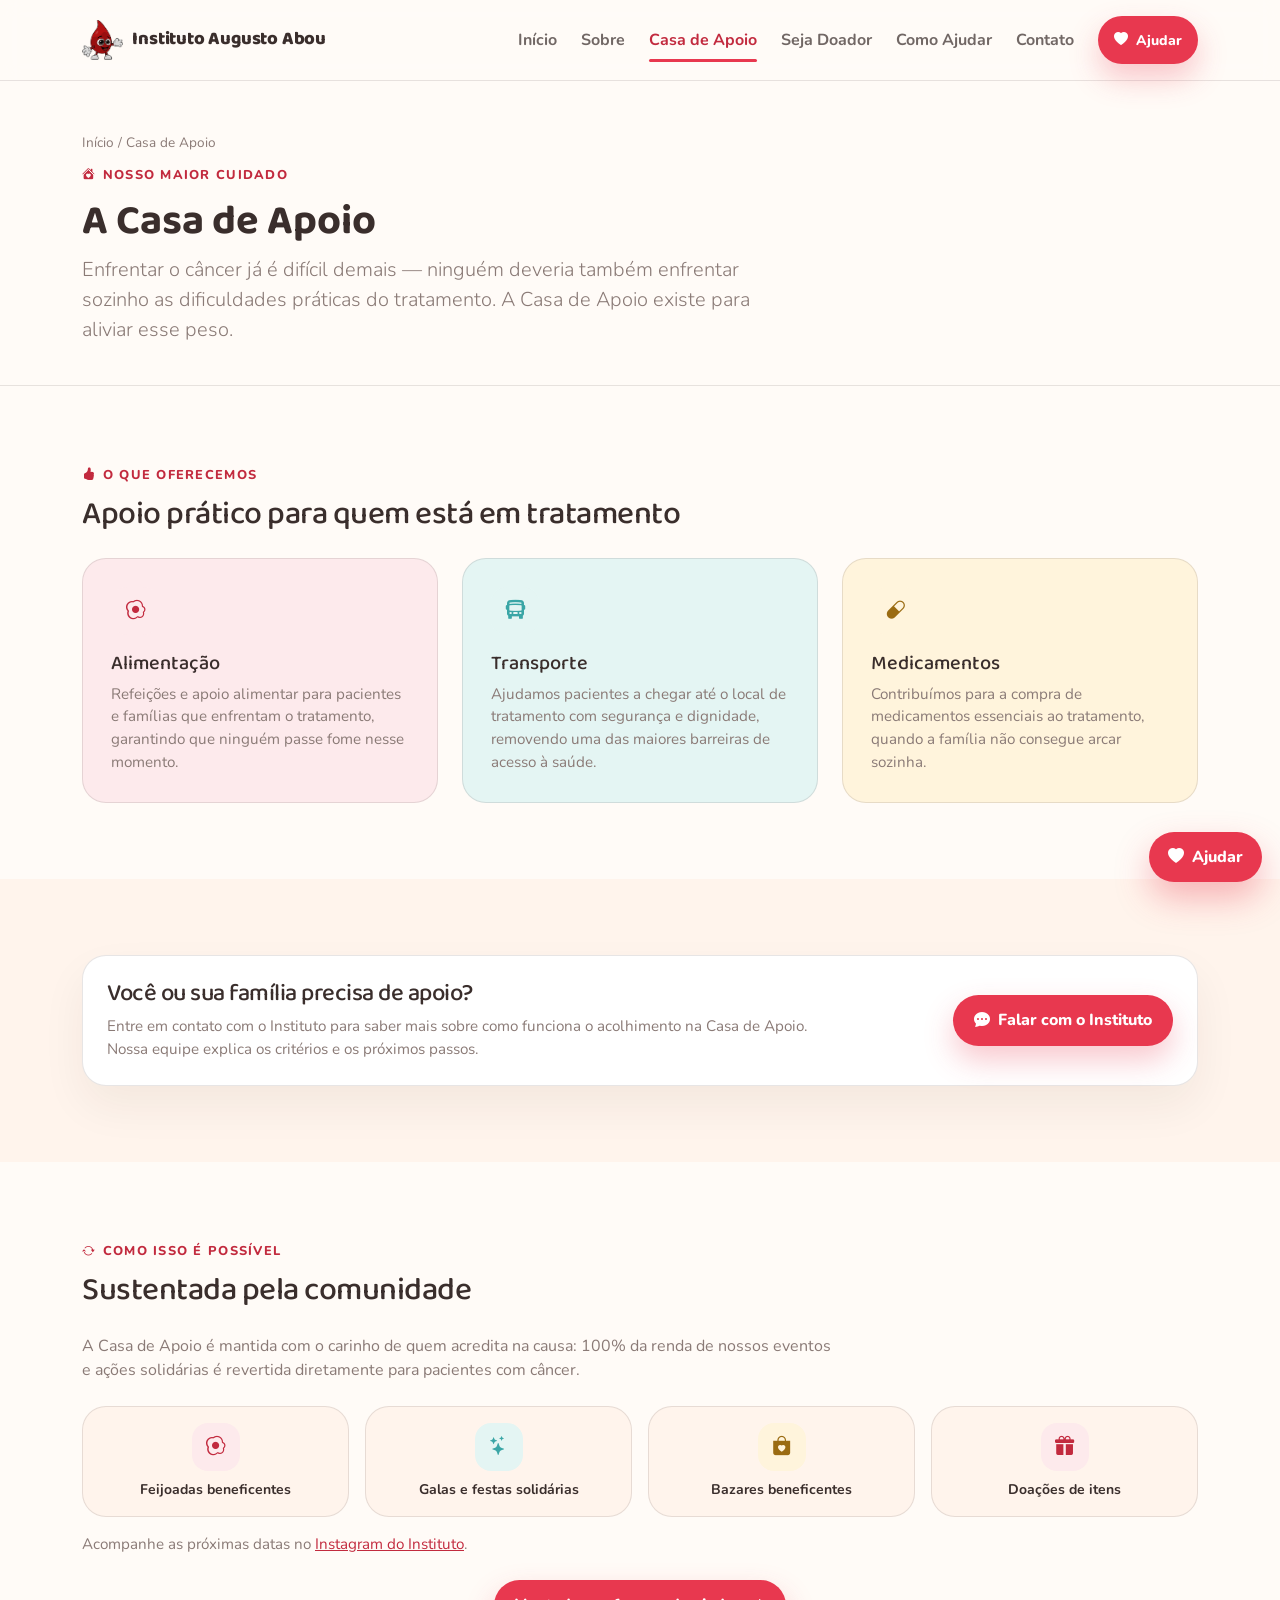
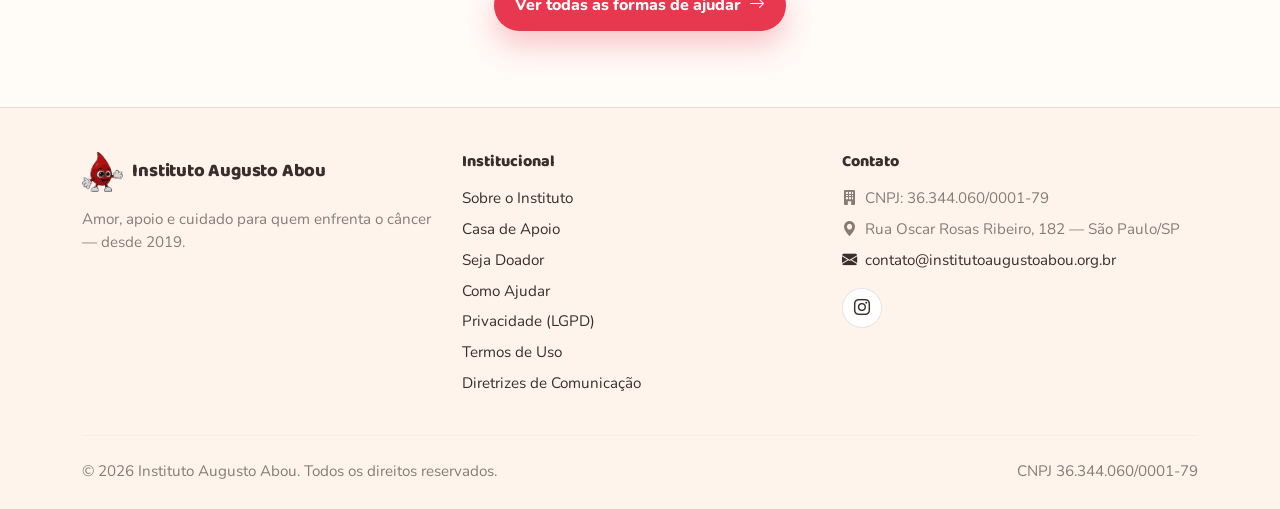
==== casa-de-apoio.html @ c19d0eb8 "feat: site institucional do zero com identidade visual própria Site completamente novo (não é a revi" ====
<!doctype html>
<html lang="pt-br">
<head>
  <meta charset="utf-8" />
  <meta name="viewport" content="width=device-width, initial-scale=1" />
  <title>Casa de Apoio — Instituto Augusto Abou</title>
  <meta name="description" content="A Casa de Apoio do Instituto Augusto Abou oferece alimentação, transporte e medicamentos para pacientes com câncer e suas famílias." />
  <meta name="theme-color" content="#E8384F" />
  <link rel="canonical" href="https://institutoaugustoabou.org.br/casa-de-apoio.html" />
  <link rel="icon" href="assets/img/mascote.png" type="image/png" />

  <link rel="preconnect" href="https://fonts.googleapis.com">
  <link rel="preconnect" href="https://fonts.gstatic.com" crossorigin>
  <link href="https://fonts.googleapis.com/css2?family=Baloo+2:wght@600;700;800&family=Nunito:wght@400;600;700;800&display=swap" rel="stylesheet">

  <link href="https://cdn.jsdelivr.net/npm/bootstrap@5.3.3/dist/css/bootstrap.min.css" rel="stylesheet"/>
  <link rel="stylesheet" href="https://cdn.jsdelivr.net/npm/bootstrap-icons@1.11.3/font/bootstrap-icons.min.css">
  <link rel="stylesheet" href="assets/css/styles.css" />
</head>

<body data-page="casa-de-apoio">
  <div data-include="nav"></div>

  <header class="page-hero anchor">
    <div class="container">
      <div class="breadcrumb-mini mb-2"><a href="index.html">Início</a> / Casa de Apoio</div>
      <span class="eyebrow"><i class="bi bi-house-heart-fill"></i> Nosso maior cuidado</span>
      <h1>A Casa de Apoio</h1>
      <p class="lead lead-soft mb-0" style="max-width:720px;">
        Enfrentar o câncer já é difícil demais — ninguém deveria também enfrentar sozinho as
        dificuldades práticas do tratamento. A Casa de Apoio existe para aliviar esse peso.
      </p>
    </div>
  </header>

  <!-- O QUE OFERECEMOS -->
  <section class="section anchor">
    <div class="container">
      <span class="eyebrow"><i class="bi bi-hand-thumbs-up-fill"></i> O que oferecemos</span>
      <h2 class="section-title h2 mb-4">Apoio prático para quem está em tratamento</h2>

      <div class="row g-4">
        <div class="col-md-4 reveal">
          <div class="program-card tone-brand h-100">
            <div class="iconbox mb-3"><i class="bi bi-egg-fried"></i></div>
            <h3 class="h5 mb-2">Alimentação</h3>
            <p class="mini mb-0">Refeições e apoio alimentar para pacientes e famílias que enfrentam o tratamento, garantindo que ninguém passe fome nesse momento.</p>
          </div>
        </div>
        <div class="col-md-4 reveal">
          <div class="program-card tone-support h-100">
            <div class="iconbox support mb-3"><i class="bi bi-bus-front-fill"></i></div>
            <h3 class="h5 mb-2">Transporte</h3>
            <p class="mini mb-0">Ajudamos pacientes a chegar até o local de tratamento com segurança e dignidade, removendo uma das maiores barreiras de acesso à saúde.</p>
          </div>
        </div>
        <div class="col-md-4 reveal">
          <div class="program-card tone-accent h-100">
            <div class="iconbox accent mb-3"><i class="bi bi-capsule"></i></div>
            <h3 class="h5 mb-2">Medicamentos</h3>
            <p class="mini mb-0">Contribuímos para a compra de medicamentos essenciais ao tratamento, quando a família não consegue arcar sozinha.</p>
          </div>
        </div>
      </div>
    </div>
  </section>

  <!-- PRECISA DE APOIO -->
  <section class="section anchor" style="background:var(--surface-soft);">
    <div class="container">
      <div class="card-soft p-4 reveal">
        <div class="row g-4 align-items-center">
          <div class="col-lg-8">
            <h3 class="section-title h4 mb-2">Você ou sua família precisa de apoio?</h3>
            <p class="mini mb-0">
              Entre em contato com o Instituto para saber mais sobre como funciona o acolhimento na
              Casa de Apoio. Nossa equipe explica os critérios e os próximos passos.
            </p>
          </div>
          <div class="col-lg-4 text-lg-end">
            <a class="btn btn-brand" href="contato.html"><i class="bi bi-chat-dots-fill me-1"></i> Falar com o Instituto</a>
          </div>
        </div>
      </div>
    </div>
  </section>

  <!-- COMO SUSTENTAMOS -->
  <section class="section anchor">
    <div class="container">
      <span class="eyebrow"><i class="bi bi-arrow-repeat"></i> Como isso é possível</span>
      <h2 class="section-title h2 mb-4">Sustentada pela comunidade</h2>
      <p class="lead-soft mb-4" style="max-width:760px;">
        A Casa de Apoio é mantida com o carinho de quem acredita na causa: 100% da renda de nossos
        eventos e ações solidárias é revertida diretamente para pacientes com câncer.
      </p>

      <div class="row g-3">
        <div class="col-md-3 col-6 reveal">
          <div class="card-tint p-3 h-100 text-center">
            <div class="iconbox mx-auto mb-2"><i class="bi bi-egg-fried"></i></div>
            <div class="fw-bold small">Feijoadas beneficentes</div>
          </div>
        </div>
        <div class="col-md-3 col-6 reveal">
          <div class="card-tint p-3 h-100 text-center">
            <div class="iconbox support mx-auto mb-2"><i class="bi bi-stars"></i></div>
            <div class="fw-bold small">Galas e festas solidárias</div>
          </div>
        </div>
        <div class="col-md-3 col-6 reveal">
          <div class="card-tint p-3 h-100 text-center">
            <div class="iconbox accent mx-auto mb-2"><i class="bi bi-bag-heart-fill"></i></div>
            <div class="fw-bold small">Bazares beneficentes</div>
          </div>
        </div>
        <div class="col-md-3 col-6 reveal">
          <div class="card-tint p-3 h-100 text-center">
            <div class="iconbox mx-auto mb-2"><i class="bi bi-gift-fill"></i></div>
            <div class="fw-bold small">Doações de itens</div>
          </div>
        </div>
      </div>

      <div class="mini mt-3">
        Acompanhe as próximas datas no <a target="_blank" rel="noopener" href="https://www.instagram.com/institutoaugustoabou/">Instagram do Instituto</a>.
      </div>

      <div class="text-center mt-4 reveal">
        <a class="btn btn-brand" href="como-ajudar.html">Ver todas as formas de ajudar <i class="bi bi-arrow-right ms-1"></i></a>
      </div>
    </div>
  </section>

  <a class="fab-support" href="como-ajudar.html"><i class="bi bi-heart-fill"></i> Ajudar</a>

  <div data-include="footer"></div>

  <script src="https://cdn.jsdelivr.net/npm/bootstrap@5.3.3/dist/js/bootstrap.bundle.min.js"></script>
  <script src="assets/js/include.js"></script>
  <script src="assets/js/main.js"></script>
</body>
</html>
---- assets/css/styles.css ----
:root{
  --bg: #FFFBF7;
  --surface: #FFFFFF;
  --surface-soft: #FFF4EC;
  --brand: #E8384F;
  --brand-dark: #C22A3E;
  --brand-tint: #FDEAEC;
  --support: #3AA6A6;
  --support-tint: #E4F5F3;
  --accent: #FFC24B;
  --accent-tint: #FFF4DC;
  --text: #3A2E2C;
  --muted: #8A7A76;
  --line: rgba(58,46,44,.12);
  --font-display: 'Baloo 2', 'Segoe UI', system-ui, sans-serif;
  --font-body: 'Nunito', 'Segoe UI', system-ui, sans-serif;
}

html{ scroll-behavior: smooth; }
html, body{ height: 100%; }
body{
  font-family: var(--font-body);
  background: var(--bg);
  color: var(--text);
}
h1,h2,h3,h4,h5,h6{ font-family: var(--font-display); font-weight: 700; }
a{ color: var(--brand-dark); }
::selection{ background: var(--accent-tint); }

/* Navbar */
.navbar{
  background: rgba(255,251,247,.88) !important;
  border-bottom: 1px solid var(--line);
  backdrop-filter: blur(10px);
}
.brand-lockup{ display:flex; align-items:center; gap:.6rem; text-decoration:none; }
.brand-lockup img{ height: 40px; }
.brand-lockup span{
  font-family: var(--font-display);
  font-weight: 800;
  font-size: 1.15rem;
  color: var(--text);
  letter-spacing: -.2px;
}
.navbar .nav-link{
  font-weight: 700;
  color: var(--text) !important;
  opacity: .72;
  position: relative;
}
.navbar .nav-link.active,
.navbar .nav-link:hover{ opacity: 1; color: var(--brand-dark) !important; }
.navbar .nav-link.active::after{
  content:"";
  position:absolute;
  left:.5rem; right:.5rem; bottom:-2px;
  height:3px; border-radius: 3px;
  background: var(--brand);
}
.navbar-toggler{ border-color: var(--line) !important; box-shadow:none !important; }

/* Layout helpers */
.anchor{ scroll-margin-top: 96px; }
.section{ padding: 76px 0; }
.section-title{ letter-spacing: -.5px; line-height: 1.15; }
.eyebrow{
  display:inline-flex; align-items:center; gap:.4rem;
  font-family: var(--font-body);
  font-weight: 800; font-size: .8rem;
  letter-spacing: .1em; text-transform: uppercase;
  color: var(--brand-dark);
  margin-bottom: .75rem;
}
.lead-soft{ color: var(--muted); }

/* Cards */
.card-soft{
  background: var(--surface);
  border: 1px solid var(--line);
  border-radius: 24px;
  box-shadow: 0 20px 45px rgba(58,30,20,.06);
}
.card-tint{
  background: var(--surface-soft);
  border: 1px solid var(--line);
  border-radius: 24px;
}
.mini{ color: var(--muted); font-size: .95rem; }
.hr-soft{ height:1px; background: var(--line); margin: 18px 0; }

.iconbox{
  width: 48px; height: 48px;
  display:flex; align-items:center; justify-content:center;
  border-radius: 16px;
  background: var(--brand-tint);
  color: var(--brand-dark);
  font-size: 1.2rem;
  flex: 0 0 auto;
}
.iconbox.support{ background: var(--support-tint); color: var(--support); }
.iconbox.accent{ background: var(--accent-tint); color: #9a6b12; }

/* Buttons */
.btn-brand{
  background: var(--brand);
  border: 0; color:#fff; font-weight: 800;
  border-radius: 999px; padding: .85rem 1.3rem;
  box-shadow: 0 14px 30px rgba(232,56,79,.28);
}
.btn-brand:hover{ background: var(--brand-dark); color:#fff; }
.btn-ghost{
  border-radius: 999px;
  border: 2px solid var(--line);
  background: var(--surface);
  color: var(--text); font-weight: 800;
  padding: .8rem 1.3rem;
}
.btn-ghost:hover{ border-color: var(--brand); color: var(--brand-dark); }
.btn-support{
  background: var(--support); border:0; color:#fff; font-weight:800;
  border-radius: 999px; padding: .85rem 1.3rem;
  box-shadow: 0 14px 30px rgba(58,166,166,.28);
}
.btn-support:hover{ filter: brightness(.95); color:#fff; }

/* Hero */
.hero{ padding: 60px 0 40px; position: relative; overflow: hidden; }
.hero-blob{
  position:absolute; z-index:0; border-radius: 50%;
  filter: blur(2px); opacity:.55;
}
.hero .display-headline{
  font-size: clamp(2.2rem, 4.6vw, 3.3rem);
  font-weight: 800; letter-spacing: -1px; line-height: 1.08;
}
.pill{
  display:inline-flex; align-items:center; gap:.5rem;
  padding: .4rem .8rem; border-radius: 999px;
  background: var(--surface); border: 1px solid var(--line);
  color: var(--text); font-weight:700; font-size: .88rem;
  white-space: nowrap;
}

/* Page hero (inner pages) */
.page-hero{ padding: 52px 0 40px; border-bottom: 1px solid var(--line); }
.page-hero h1{ font-size: clamp(1.9rem, 3.6vw, 2.6rem); }
.breadcrumb-mini{ color: var(--muted); font-size: .85rem; }
.breadcrumb-mini a{ color: var(--muted); text-decoration:none; }
.breadcrumb-mini a:hover{ color: var(--brand-dark); }

/* Stat strip */
.stat-strip{ background: var(--surface-soft); border-top:1px solid var(--line); border-bottom:1px solid var(--line); }
.stat-item{ text-align:center; padding: 30px 12px; }
.stat-num{ font-family: var(--font-display); font-weight: 800; font-size: 2.3rem; color: var(--brand-dark); line-height:1; }
.stat-label{ color: var(--muted); font-size: .92rem; margin-top: .4rem; }
.stat-divider{ border-left: 1px solid var(--line); }

/* Timeline */
.timeline{ position: relative; }
.timeline::before{
  content:""; position:absolute; left: 27px; top: 8px; bottom: 8px; width: 3px;
  background: repeating-linear-gradient(180deg, var(--brand) 0 8px, transparent 8px 16px);
  border-radius: 3px;
}
.timeline-step{ position: relative; padding-left: 76px; margin-bottom: 30px; }
.timeline-step:last-child{ margin-bottom: 0; }
.timeline-num{
  position:absolute; left:0; top:0; width: 56px; height: 56px; border-radius: 50%;
  display:flex; align-items:center; justify-content:center;
  background: var(--brand); font-family: var(--font-display); font-weight: 800; font-size: 1.25rem;
  color:#fff; box-shadow: 0 10px 24px rgba(232,56,79,.3);
}

/* Program cards (Casa de Apoio) */
.program-card{
  border-radius: 24px; padding: 28px; height:100%;
  border: 1px solid var(--line);
}
.program-card.tone-support{ background: var(--support-tint); }
.program-card.tone-brand{ background: var(--brand-tint); }
.program-card.tone-accent{ background: var(--accent-tint); }

/* Resource / external links */
.resource-link{
  display:flex; align-items:center; gap:.75rem;
  padding: 14px 16px; border-radius: 16px;
  border:1px solid var(--line); background: var(--surface);
  color: var(--text) !important; text-decoration:none !important;
  transition: border-color .15s ease, transform .15s ease;
}
.resource-link:hover{ border-color: var(--brand); transform: translateX(2px); }
.resource-link .bi-box-arrow-up-right{ margin-left:auto; color: var(--muted); }

/* CTA banner */
.cta-banner{
  border-radius: 28px; padding: 48px;
  background: linear-gradient(135deg, var(--brand), var(--brand-dark));
  color:#fff;
}
.cta-banner .mini{ color: rgba(255,255,255,.85); }
.cta-banner.tone-support{ background: linear-gradient(135deg, var(--support), #2c8484); }

/* Copy field */
.copy-field{
  display:flex; align-items:center; gap:.5rem;
  background: var(--surface-soft); border: 1px solid var(--line);
  border-radius: 14px; padding: .6rem .8rem;
}
.copy-field code{ color: var(--text); flex:1; word-break: break-all; font-size:.9rem; }
.copy-btn{
  border: 0; background: var(--brand); color:#fff;
  border-radius: 999px; padding: .4rem .9rem; font-size:.85rem; font-weight:800;
  flex: 0 0 auto;
}
.copy-btn:hover{ background: var(--brand-dark); }

/* Map */
.map-frame{ border-radius: 22px; overflow:hidden; border:1px solid var(--line); }
.map-frame iframe{ width:100%; height: 320px; border:0; display:block; }

/* Floating CTA */
.fab-support{
  position: fixed; right: 18px; bottom: 18px; z-index: 1030;
  display:inline-flex; align-items:center; gap:.5rem;
  padding: .8rem 1.2rem; border-radius: 999px;
  background: var(--brand); color:#fff; font-weight: 800; text-decoration:none;
  box-shadow: 0 16px 34px rgba(232,56,79,.35);
}
.fab-support:hover{ color:#fff; background: var(--brand-dark); }

/* Reveal on scroll */
.reveal{ opacity: 0; transform: translateY(16px); transition: opacity .55s ease, transform .55s ease; }
.reveal.in{ opacity: 1; transform: none; }

/* Footer */
footer{ border-top: 1px solid var(--line); padding: 44px 0 26px; background: var(--surface-soft); }
footer a{ color: var(--text); text-decoration: none; }
footer a:hover{ color: var(--brand-dark); text-decoration: underline; }
footer h6{ font-weight: 800; color: var(--text); font-family: var(--font-display); }
.footer-sep{ border-color: var(--line); }
.social-btn{
  width: 40px; height: 40px; display:flex; align-items:center; justify-content:center;
  border-radius: 999px; background: var(--surface); border: 1px solid var(--line); color: var(--text) !important;
}
.social-btn:hover{ background: var(--brand); border-color: var(--brand); color:#fff !important; }

/* Form controls */
.form-control, .form-select{
  background: var(--surface); border: 1px solid var(--line); color: var(--text);
  border-radius: 14px;
}
.form-control:focus, .form-select:focus{
  border-color: var(--brand); box-shadow: 0 0 0 .2rem var(--brand-tint); color: var(--text); background: var(--surface);
}
.form-control::placeholder{ color: var(--muted); }

/* Accordion */
.accordion-item{ background: transparent; border:0; margin-bottom: .75rem; }
.accordion-button{
  background: var(--surface); color: var(--text);
  border: 1px solid var(--line); border-radius: 16px !important;
  padding: 14px 18px; font-weight: 800;
}
.accordion-button:not(.collapsed){ background: var(--brand-tint); color: var(--brand-dark); box-shadow:none; }
.accordion-button:focus{ box-shadow:none; }
.accordion-body{
  background: var(--surface); border: 1px solid var(--line); border-top: 0;
  border-radius: 0 0 16px 16px; color: var(--muted);
}

/* Small tweaks */
.list-check li{ margin-bottom: .55rem; }
.list-check li:last-child{ margin-bottom: 0; }

#formStatus{ display:none; }
#formStatus.show{ display:block; }
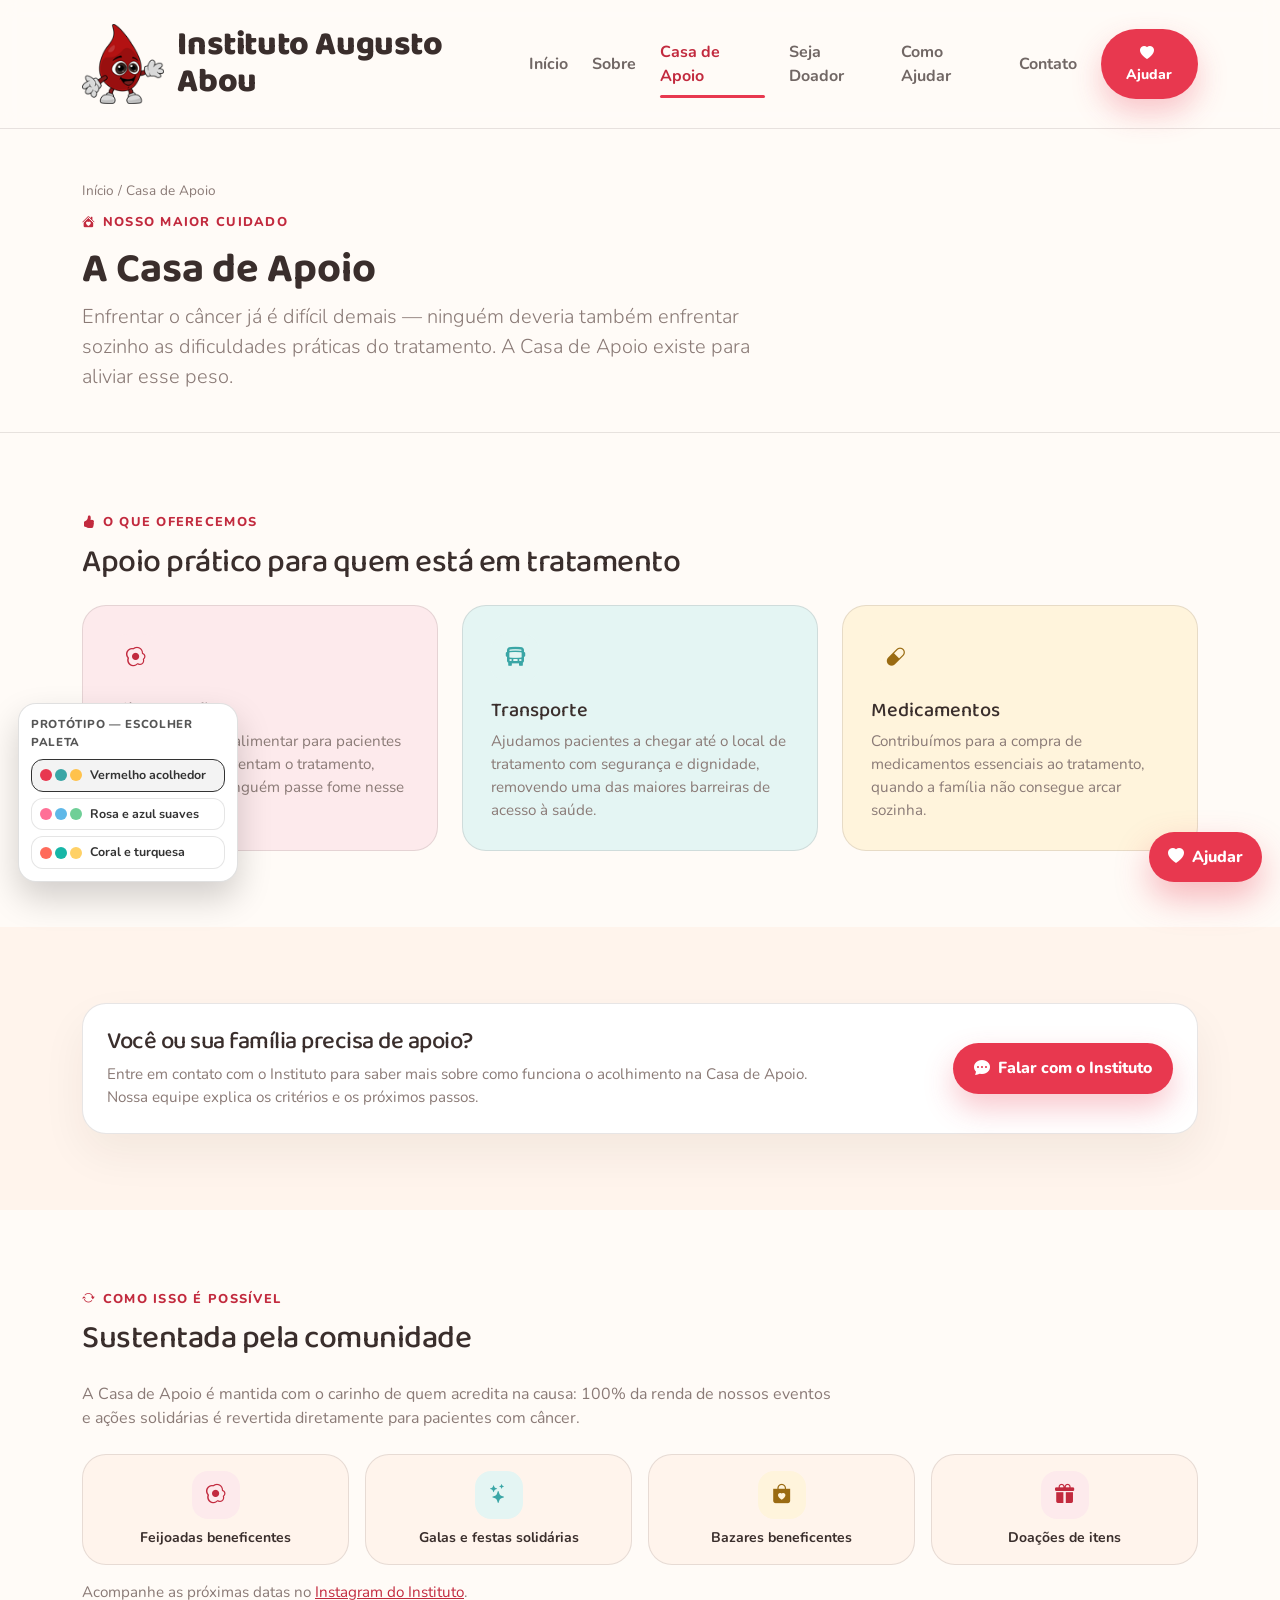
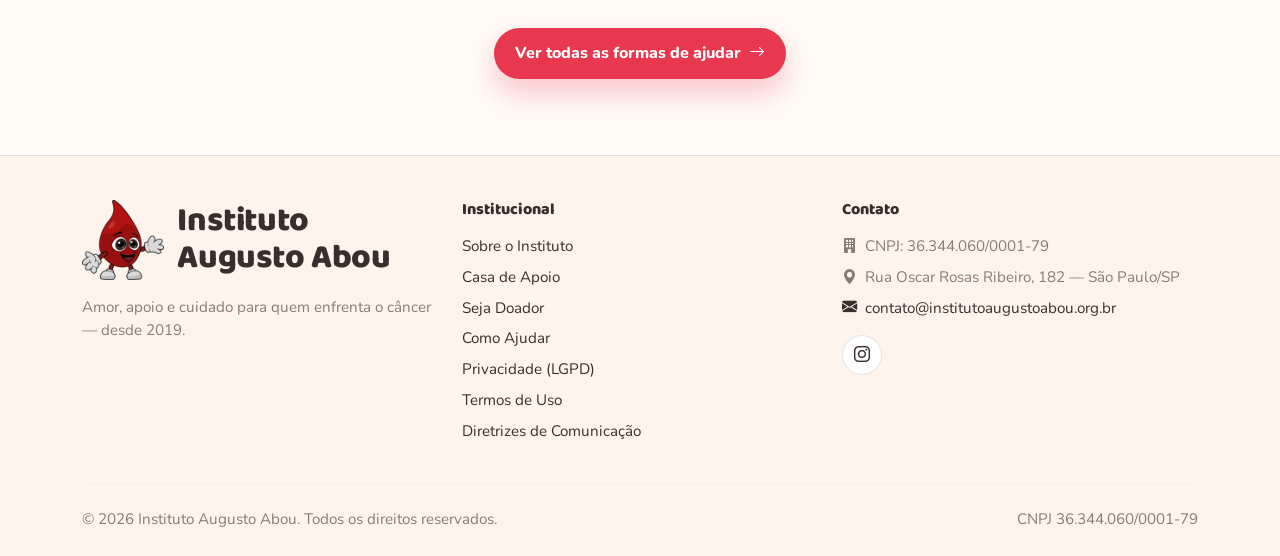
==== commit f49d4d48: "feat: aumenta ainda mais o logo/nome e adiciona seletor provisório de paleta - Logo do menu aumentad" ====
--- a/casa-de-apoio.html
+++ b/casa-de-apoio.html
@@ -3,6 +3,7 @@
 <head>
   <meta charset="utf-8" />
   <meta name="viewport" content="width=device-width, initial-scale=1" />
+  <script>(function(){try{var p=localStorage.getItem("palette");if(p)document.documentElement.setAttribute("data-palette",p);}catch(e){}})();</script>
   <title>Casa de Apoio — Instituto Augusto Abou</title>
   <meta name="description" content="A Casa de Apoio do Instituto Augusto Abou oferece alimentação, transporte e medicamentos para pacientes com câncer e suas famílias." />
   <meta name="theme-color" content="#E8384F" />
--- a/assets/css/styles.css
+++ b/assets/css/styles.css
@@ -16,6 +16,61 @@
   --font-body: 'Nunito', 'Segoe UI', system-ui, sans-serif;
 }
 
+/* Paleta alternativa: Rosa e azul suaves */
+:root[data-palette="rosa"]{
+  --bg: #FFFFFF;
+  --surface: #FFFFFF;
+  --surface-soft: #F7F8FC;
+  --brand: #FF7096;
+  --brand-dark: #E8547E;
+  --brand-tint: #FFE8EF;
+  --support: #5FB8E8;
+  --support-tint: #E7F5FD;
+  --accent: #6FCF97;
+  --accent-tint: #E9F9EF;
+  --text: #33323C;
+  --muted: #7A7A88;
+  --line: rgba(51,50,60,.12);
+}
+
+/* Paleta alternativa: Coral e turquesa vibrante */
+:root[data-palette="coral"]{
+  --bg: #FFFFFF;
+  --surface: #FFFFFF;
+  --surface-soft: #FBF7F6;
+  --brand: #FF6B5B;
+  --brand-dark: #E5503F;
+  --brand-tint: #FFE7E3;
+  --support: #17B6A7;
+  --support-tint: #E1F7F4;
+  --accent: #FFD166;
+  --accent-tint: #FFF6DE;
+  --text: #2B2B2B;
+  --muted: #767676;
+  --line: rgba(43,43,43,.12);
+}
+
+/* Seletor provisório de paleta (ferramenta de decisão, não faz parte do site final) */
+.palette-switcher{
+  position: fixed; left: 18px; bottom: 18px; z-index: 1040;
+  background: #fff; border: 1px solid rgba(0,0,0,.12); border-radius: 18px;
+  padding: 12px; box-shadow: 0 16px 34px rgba(0,0,0,.18);
+  font-family: var(--font-body); max-width: 220px;
+}
+.palette-switcher .ps-title{
+  font-weight: 800; font-size: .72rem; text-transform: uppercase; letter-spacing: .06em;
+  color: #555; margin-bottom: 8px;
+}
+.palette-switcher .ps-options{ display:flex; flex-direction: column; gap: 6px; }
+.palette-switcher button{
+  display:flex; align-items:center; gap: 8px;
+  border: 1px solid rgba(0,0,0,.1); background:#fff; border-radius: 12px;
+  padding: 6px 8px; font-size: .78rem; font-weight: 700; color:#333; cursor: pointer; text-align:left;
+}
+.palette-switcher button.active{ border-color: #333; background:#f3f3f3; }
+.palette-switcher .ps-dots{ display:flex; gap:3px; flex: 0 0 auto; }
+.palette-switcher .ps-dot{ width:12px; height:12px; border-radius:50%; }
+
 html{ scroll-behavior: smooth; }
 html, body{ height: 100%; }
 body{
@@ -33,14 +88,19 @@
   border-bottom: 1px solid var(--line);
   backdrop-filter: blur(10px);
 }
-.brand-lockup{ display:flex; align-items:center; gap:.6rem; text-decoration:none; }
-.brand-lockup img{ height: 40px; }
+.brand-lockup{ display:flex; align-items:center; gap:.85rem; text-decoration:none; }
+.brand-lockup img{ height: 80px; }
 .brand-lockup span{
   font-family: var(--font-display);
   font-weight: 800;
-  font-size: 1.15rem;
+  font-size: 2.1rem;
   color: var(--text);
-  letter-spacing: -.2px;
+  letter-spacing: -.4px;
+  line-height: 1.1;
+}
+@media (max-width: 575.98px){
+  .brand-lockup img{ height: 52px; }
+  .brand-lockup span{ font-size: 1.3rem; }
 }
 .navbar .nav-link{
   font-weight: 700;
@@ -60,7 +120,7 @@
 .navbar-toggler{ border-color: var(--line) !important; box-shadow:none !important; }
 
 /* Layout helpers */
-.anchor{ scroll-margin-top: 96px; }
+.anchor{ scroll-margin-top: 132px; }
 .section{ padding: 76px 0; }
 .section-title{ letter-spacing: -.5px; line-height: 1.15; }
 .eyebrow{
